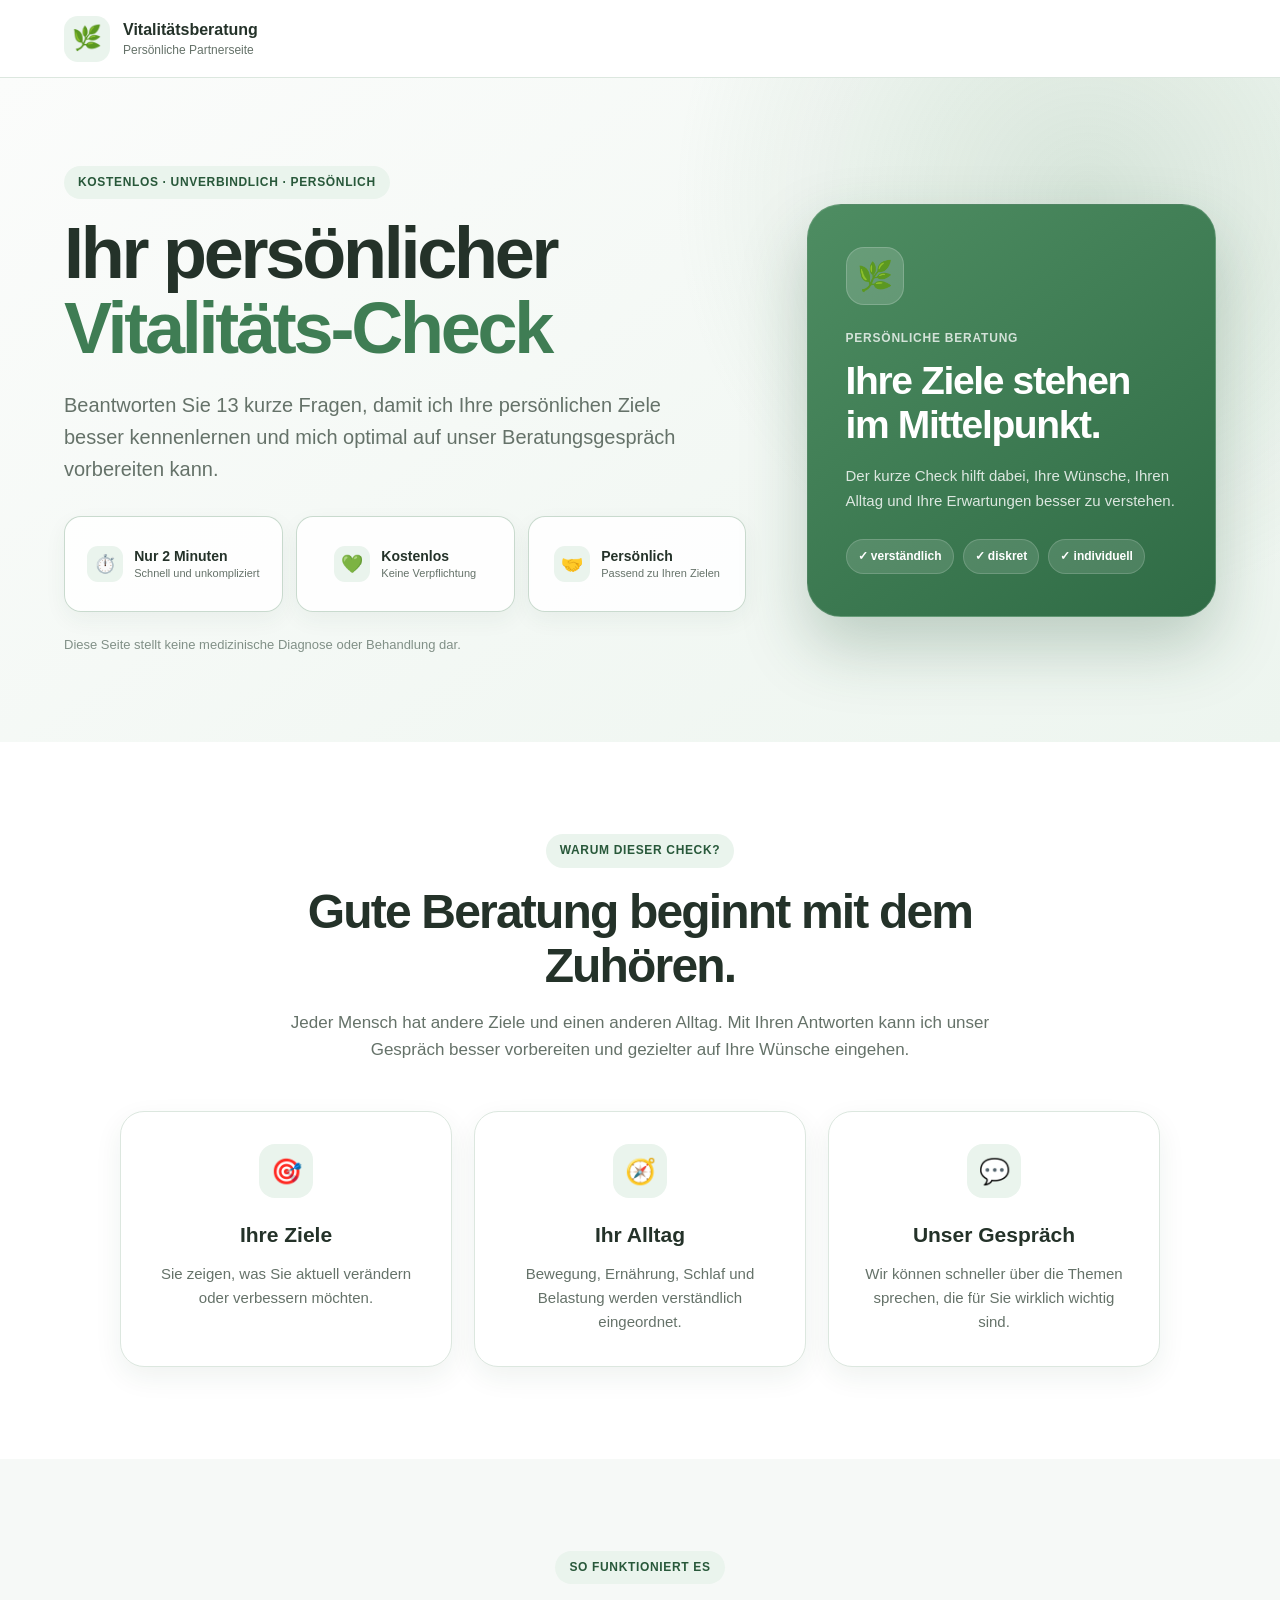
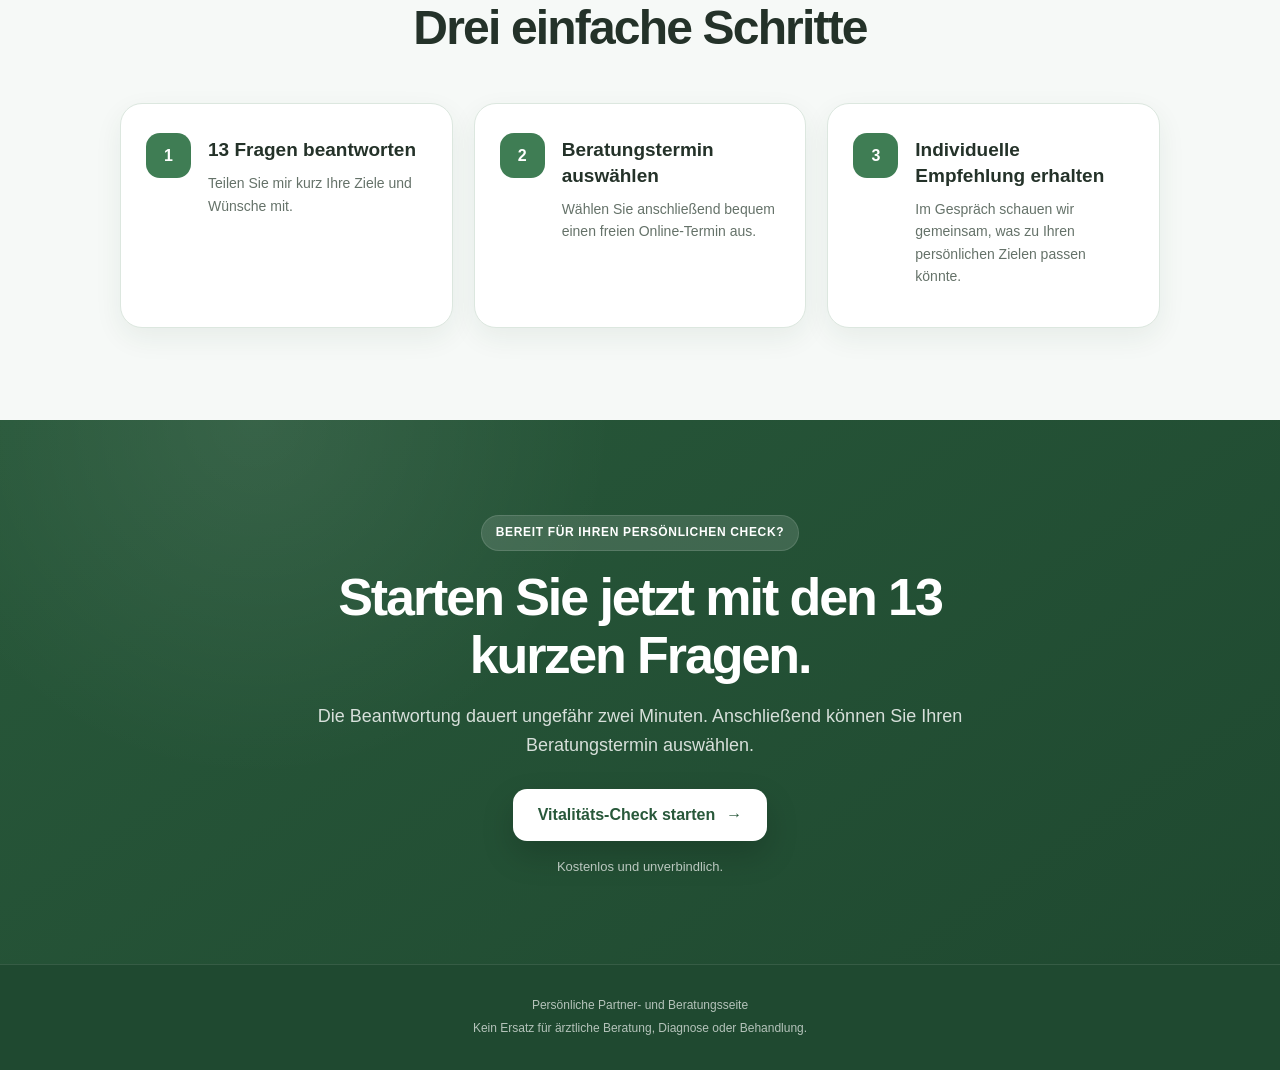
==== index.html @ 20de9b29 "Initial commit" ====
<!DOCTYPE html>
<html lang="de">
<head>
    <meta charset="UTF-8">

    <meta
        name="viewport"
        content="width=device-width, initial-scale=1.0"
    >

    <meta
        name="description"
        content="Persönlicher Vitalitäts-Check mit 13 kurzen Fragen und kostenloser Beratung."
    >

    <title>Persönlicher Vitalitäts-Check</title>

    <link rel="stylesheet" href="css/style.css">
</head>

<body>

    <!-- Oberer Bereich -->
    <header class="header">
        <a class="brand" href="#start">
            <span class="brand-icon">🌿</span>

            <span>
                <strong>Vitalitätsberatung</strong>
                <small>Persönliche Partnerseite</small>
            </span>
        </a>
    </header>


    <main>

        <!-- Startbereich -->
        <section class="hero" id="start">

            <div class="hero-content">

                <p class="eyebrow">
                    Kostenlos · unverbindlich · persönlich
                </p>

                <h1>
                    Ihr persönlicher
                    <span>Vitalitäts-Check</span>
                </h1>

                <p class="hero-text">
                    Beantworten Sie 13 kurze Fragen, damit ich Ihre
                    persönlichen Ziele besser kennenlernen und mich
                    optimal auf unser Beratungsgespräch vorbereiten kann.
                </p>

                <div class="benefits">

                    <div class="benefit">
                        <span>⏱️</span>

                        <div>
                            <strong>Nur 2 Minuten</strong>
                            <p>Schnell und unkompliziert</p>
                        </div>
                    </div>

                    <div class="benefit">
                        <span>💚</span>

                        <div>
                            <strong>Kostenlos</strong>
                            <p>Keine Verpflichtung</p>
                        </div>
                    </div>

                    <div class="benefit">
                        <span>🤝</span>

                        <div>
                            <strong>Persönlich</strong>
                            <p>Passend zu Ihren Zielen</p>
                        </div>
                    </div>

                </div>

                <p class="small-note">
                    Diese Seite stellt keine medizinische Diagnose oder
                    Behandlung dar.
                </p>

            </div>


            <div class="hero-visual">

                <div class="visual-card">

                    <div class="visual-icon">🌿</div>

                    <p class="visual-label">
                        Persönliche Beratung
                    </p>

                    <h2>
                        Ihre Ziele stehen im Mittelpunkt.
                    </h2>

                    <p>
                        Der kurze Check hilft dabei, Ihre Wünsche,
                        Ihren Alltag und Ihre Erwartungen besser zu verstehen.
                    </p>

                    <div class="visual-points">
                        <span>✓ verständlich</span>
                        <span>✓ diskret</span>
                        <span>✓ individuell</span>
                    </div>

                </div>

            </div>

        </section>


        <!-- Warum dieser Check -->
        <section class="section why-section" id="warum">

            <div class="section-heading">

                <p class="eyebrow">Warum dieser Check?</p>

                <h2>
                    Gute Beratung beginnt mit dem Zuhören.
                </h2>

                <p>
                    Jeder Mensch hat andere Ziele und einen anderen Alltag.
                    Mit Ihren Antworten kann ich unser Gespräch besser
                    vorbereiten und gezielter auf Ihre Wünsche eingehen.
                </p>

            </div>


            <div class="reason-grid">

                <article class="reason-card">
                    <span>🎯</span>

                    <h3>Ihre Ziele</h3>

                    <p>
                        Sie zeigen, was Sie aktuell verändern oder
                        verbessern möchten.
                    </p>
                </article>


                <article class="reason-card">
                    <span>🧭</span>

                    <h3>Ihr Alltag</h3>

                    <p>
                        Bewegung, Ernährung, Schlaf und Belastung werden
                        verständlich eingeordnet.
                    </p>
                </article>


                <article class="reason-card">
                    <span>💬</span>

                    <h3>Unser Gespräch</h3>

                    <p>
                        Wir können schneller über die Themen sprechen,
                        die für Sie wirklich wichtig sind.
                    </p>
                </article>

            </div>

        </section>


        <!-- Ablauf -->
        <section class="section process-section">

            <div class="section-heading">

                <p class="eyebrow">So funktioniert es</p>

                <h2>Drei einfache Schritte</h2>

            </div>


            <div class="process-grid">

                <article class="process-card">

                    <span class="step-number">1</span>

                    <div>
                        <h3>13 Fragen beantworten</h3>

                        <p>
                            Teilen Sie mir kurz Ihre Ziele und Wünsche mit.
                        </p>
                    </div>

                </article>


                <article class="process-card">

                    <span class="step-number">2</span>

                    <div>
                        <h3>Beratungstermin auswählen</h3>

                        <p>
                            Wählen Sie anschließend bequem einen freien
                            Online-Termin aus.
                        </p>
                    </div>

                </article>


                <article class="process-card">

                    <span class="step-number">3</span>

                    <div>
                        <h3>Individuelle Empfehlung erhalten</h3>

                        <p>
                            Im Gespräch schauen wir gemeinsam, was zu Ihren
                            persönlichen Zielen passen könnte.
                        </p>
                    </div>

                </article>

            </div>

        </section>


        <!-- Platzhalter für die spätere Umfrage -->
        <section class="final-cta">

    <div class="final-cta-content">

        <p class="eyebrow">Bereit für Ihren persönlichen Check?</p>

        <h2>
            Starten Sie jetzt mit den 13 kurzen Fragen.
        </h2>

        <p>
            Die Beantwortung dauert ungefähr zwei Minuten.
            Anschließend können Sie Ihren Beratungstermin auswählen.
        </p>

        <a class="primary-button" href="fragen.html">
            Vitalitäts-Check starten
            <span>→</span>
        </a>

        <p class="small-note">
            Kostenlos und unverbindlich.
        </p>

    </div>

</section>

    </main>


    <footer class="footer">

        <p>
            Persönliche Partner- und Beratungsseite
        </p>

        <p>
            Kein Ersatz für ärztliche Beratung, Diagnose oder Behandlung.
        </p>

    </footer>

</body>
</html>
---- css/style.css ----
/* =========================================================
   GRUNDEINSTELLUNGEN
   ========================================================= */

:root {
    --green: #3f7d54;
    --green-dark: #28583a;
    --green-deep: #1f4930;
    --green-medium: #559369;
    --green-light: #eaf4ed;
    --green-soft: #f4f8f5;

    --text: #243229;
    --text-soft: #657269;
    --text-light: #819087;

    --white: #ffffff;
    --background: #f6f9f7;
    --border: #dce7df;
    --border-strong: #bfd3c5;

    --warning-background: #fff9e8;
    --warning-border: #eadcae;
    --warning-text: #665a33;

    --shadow-small:
        0 10px 28px rgba(35, 73, 48, 0.07);

    --shadow-medium:
        0 20px 50px rgba(35, 73, 48, 0.11);

    --shadow-large:
        0 28px 70px rgba(24, 63, 39, 0.17);

    --radius-small: 12px;
    --radius-medium: 18px;
    --radius-large: 28px;
    --radius-round: 999px;

    --page-width: 1180px;
    --question-width: 830px;

    --transition: 180ms ease;
}


/* =========================================================
   RESET
   ========================================================= */

*,
*::before,
*::after {
    box-sizing: border-box;
}

html {
    scroll-behavior: smooth;
}

body {
    min-height: 100vh;
    margin: 0;

    color: var(--text);
    background: var(--background);

    font-family:
        Arial,
        Helvetica,
        sans-serif;

    font-size: 16px;
    line-height: 1.6;

    -webkit-font-smoothing: antialiased;
}

img,
svg {
    display: block;
    max-width: 100%;
}

button,
input,
textarea,
select {
    font: inherit;
}

button {
    border: 0;
}

a {
    color: inherit;
    text-decoration: none;
}

h1,
h2,
h3,
p {
    margin-top: 0;
}

button,
a,
label {
    -webkit-tap-highlight-color: transparent;
}

button:focus-visible,
a:focus-visible,
input:focus-visible,
textarea:focus-visible,
select:focus-visible {
    outline: 3px solid rgba(63, 125, 84, 0.27);
    outline-offset: 3px;
}


/* =========================================================
   HEADER
   ========================================================= */

.header {
    width: 100%;
    min-height: 78px;

    display: flex;
    align-items: center;

    padding: 14px 5%;

    background: rgba(255, 255, 255, 0.96);
    border-bottom: 1px solid var(--border);

    position: relative;
    z-index: 20;

    backdrop-filter: blur(12px);
}

.brand {
    display: inline-flex;
    align-items: center;
    gap: 13px;

    transition:
        opacity var(--transition),
        transform var(--transition);
}

.brand:hover {
    opacity: 0.9;
    transform: translateY(-1px);
}

.brand-icon {
    width: 46px;
    height: 46px;

    display: grid;
    place-items: center;

    flex-shrink: 0;

    background: var(--green-light);
    border-radius: 14px;

    font-size: 24px;
}

.brand > span:last-child {
    display: flex;
    flex-direction: column;

    line-height: 1.25;
}

.brand strong {
    color: var(--text);
    font-size: 16px;
    font-weight: 700;
}

.brand small {
    margin-top: 3px;

    color: var(--text-soft);
    font-size: 12px;
}


/* =========================================================
   GEMEINSAME ELEMENTE
   ========================================================= */

.eyebrow {
    display: inline-flex;
    align-items: center;
    justify-content: center;

    margin-bottom: 17px;
    padding: 7px 14px;

    color: var(--green-dark);
    background: var(--green-light);
    border-radius: var(--radius-round);

    font-size: 12px;
    font-weight: 700;
    letter-spacing: 0.055em;
    text-transform: uppercase;
}

.small-note {
    margin-bottom: 0;

    color: var(--text-light);
    font-size: 13px;
    line-height: 1.5;
}


/* =========================================================
   BUTTONS
   ========================================================= */

.primary-button,
.secondary-button,
.secondary-link {
    min-height: 52px;

    display: inline-flex;
    align-items: center;
    justify-content: center;
    gap: 11px;

    padding: 14px 25px;

    border-radius: 14px;

    cursor: pointer;

    font-weight: 700;
    line-height: 1.2;
    text-align: center;

    transition:
        transform var(--transition),
        background var(--transition),
        color var(--transition),
        box-shadow var(--transition),
        border-color var(--transition);
}

.primary-button {
    color: var(--white);
    background: var(--green);

    box-shadow:
        0 13px 28px rgba(63, 125, 84, 0.24);
}

.primary-button:hover {
    color: var(--white);
    background: var(--green-dark);

    box-shadow:
        0 17px 34px rgba(63, 125, 84, 0.3);

    transform: translateY(-2px);
}

.primary-button:active {
    transform: translateY(0);
}

.secondary-button {
    color: var(--white);
    background: var(--green);
}

.secondary-button:hover {
    background: var(--green-dark);
    transform: translateY(-1px);
}

.secondary-link {
    min-height: 44px;
    padding: 11px 17px;

    color: var(--green-dark);
    background: var(--white);
    border: 1px solid var(--border-strong);
}

.secondary-link:hover {
    background: var(--green-soft);
    transform: translateY(-1px);
}


/* =========================================================
   STARTSEITE – HERO
   ========================================================= */

.hero {
    width: 100%;
    min-height: 650px;

    display: grid;
    grid-template-columns:
        minmax(0, 1.25fr)
        minmax(330px, 0.75fr);

    align-items: center;
    gap: 60px;

    padding: 88px max(5%, calc((100% - var(--page-width)) / 2));

    background:
        radial-gradient(
            circle at 85% 18%,
            rgba(108, 158, 119, 0.21),
            transparent 34%
        ),
        linear-gradient(
            145deg,
            #fbfcfb 0%,
            #edf5ef 100%
        );
}

.hero-content {
    width: 100%;
    max-width: 710px;
}

.hero h1 {
    margin-bottom: 23px;

    font-size: clamp(44px, 6vw, 72px);
    line-height: 1.04;
    letter-spacing: -0.045em;
}

.hero h1 span {
    display: block;
    color: var(--green);
}

.hero-text {
    max-width: 660px;
    margin-bottom: 31px;

    color: var(--text-soft);
    font-size: clamp(17px, 2vw, 20px);
}


/* =========================================================
   STARTSEITE – DREI VORTEILE
   ========================================================= */

.benefits {
    width: 100%;

    display: grid;
    grid-template-columns: repeat(3, minmax(0, 1fr));
    gap: 13px;

    margin: 0 auto 23px;
}

.benefit {
    min-height: 96px;

    display: flex;
    align-items: center;
    justify-content: center;
    gap: 11px;

    padding: 15px 12px;

    text-align: left;

    background: rgba(255, 255, 255, 0.86);
    border: 1px solid rgba(197, 215, 202, 0.92);
    border-radius: 17px;

    box-shadow:
        0 8px 22px rgba(35, 73, 48, 0.055);
}

.benefit > span {
    width: 36px;
    height: 36px;

    display: grid;
    place-items: center;

    flex: 0 0 36px;

    background: var(--green-light);
    border-radius: 11px;

    font-size: 18px;
}

.benefit div {
    min-width: 0;
}

.benefit strong {
    display: block;

    margin-bottom: 1px;

    color: var(--text);
    font-size: 14px;
    line-height: 1.3;
}

.benefit p {
    margin: 0;

    color: var(--text-soft);
    font-size: 11px;
    line-height: 1.35;
}


/* =========================================================
   STARTSEITE – GRÜNER BERATUNGSKASTEN
   ========================================================= */

.hero-visual {
    width: 100%;

    display: flex;
    align-items: center;
    justify-content: flex-end;
}

.visual-card {
    width: 100%;
    max-width: 430px;

    padding: 42px 38px;

    color: var(--white);

    background:
        linear-gradient(
            145deg,
            #4e8d62 0%,
            #2f6b45 100%
        );

    border: 1px solid rgba(255, 255, 255, 0.14);
    border-radius: 34px;

    box-shadow:
        0 30px 65px rgba(33, 82, 51, 0.25);
}

.visual-icon {
    width: 58px;
    height: 58px;

    display: grid;
    place-items: center;

    margin-bottom: 24px;

    background: rgba(255, 255, 255, 0.16);
    border: 1px solid rgba(255, 255, 255, 0.18);
    border-radius: 18px;

    font-size: 29px;
}

.visual-label {
    margin-bottom: 11px;

    color: rgba(255, 255, 255, 0.77);

    font-size: 12px;
    font-weight: 700;
    letter-spacing: 0.065em;
    text-transform: uppercase;
}

.visual-card h2 {
    margin-bottom: 17px;

    font-size: clamp(28px, 4vw, 39px);
    line-height: 1.13;
    letter-spacing: -0.035em;
}

.visual-card > p:not(.visual-label) {
    margin-bottom: 25px;

    color: rgba(255, 255, 255, 0.82);
    font-size: 15px;
    line-height: 1.65;
}

.visual-points {
    display: flex;
    flex-wrap: wrap;
    gap: 9px;
}

.visual-points span {
    padding: 7px 11px;

    color: var(--white);
    background: rgba(255, 255, 255, 0.13);
    border: 1px solid rgba(255, 255, 255, 0.16);
    border-radius: var(--radius-round);

    font-size: 12px;
    font-weight: 700;
}


/* =========================================================
   STARTSEITE – ALLGEMEINE ABSCHNITTE
   ========================================================= */

.section {
    width: 100%;
    padding: 92px 5%;
}

.section-heading {
    max-width: 760px;

    margin: 0 auto 48px;

    text-align: center;
}

.section-heading h2 {
    margin-bottom: 16px;

    font-size: clamp(32px, 5vw, 48px);
    line-height: 1.13;
    letter-spacing: -0.038em;
}

.section-heading > p:not(.eyebrow) {
    margin-bottom: 0;

    color: var(--text-soft);
    font-size: 17px;
}


/* =========================================================
   STARTSEITE – WARUM DIESER CHECK
   ========================================================= */

.why-section {
    background: var(--white);
}

.reason-grid {
    width: 100%;
    max-width: 1040px;

    display: grid;
    grid-template-columns: repeat(3, minmax(0, 1fr));
    gap: 22px;

    margin: 0 auto;
}

.reason-card {
    min-height: 255px;

    display: flex;
    flex-direction: column;
    align-items: center;
    justify-content: flex-start;

    padding: 32px 27px;

    text-align: center;

    background: var(--white);
    border: 1px solid var(--border);
    border-radius: 24px;

    box-shadow: var(--shadow-small);

    transition:
        transform var(--transition),
        box-shadow var(--transition),
        border-color var(--transition);
}

.reason-card:hover {
    border-color: var(--border-strong);
    box-shadow: var(--shadow-medium);
    transform: translateY(-4px);
}

.reason-card > span {
    width: 54px;
    height: 54px;

    display: grid;
    place-items: center;

    margin-bottom: 20px;

    background: var(--green-light);
    border-radius: 16px;

    font-size: 25px;
}

.reason-card h3 {
    margin-bottom: 10px;

    font-size: 21px;
}

.reason-card p {
    margin-bottom: 0;

    color: var(--text-soft);
    font-size: 15px;
}


/* =========================================================
   STARTSEITE – ABLAUF
   ========================================================= */

.process-section {
    background: var(--background);
}

.process-grid {
    width: 100%;
    max-width: 1040px;

    display: grid;
    grid-template-columns: repeat(3, minmax(0, 1fr));
    gap: 21px;

    margin: 0 auto;
}

.process-card {
    min-height: 225px;

    display: flex;
    align-items: flex-start;
    gap: 17px;

    padding: 29px 25px;

    background: var(--white);
    border: 1px solid var(--border);
    border-radius: 22px;

    box-shadow: var(--shadow-small);
}

.step-number {
    width: 45px;
    height: 45px;

    display: grid;
    place-items: center;

    flex: 0 0 45px;

    color: var(--white);
    background: var(--green);
    border-radius: 14px;

    font-size: 16px;
    font-weight: 800;
}

.process-card h3 {
    margin: 4px 0 9px;

    font-size: 19px;
    line-height: 1.35;
}

.process-card p {
    margin-bottom: 0;

    color: var(--text-soft);
    font-size: 14px;
}


/* =========================================================
   STARTSEITE – GRÜNER ABSCHLUS
   ========================================================= */

.final-cta {
    width: 100%;

    padding: 95px 5% 88px;

    color: var(--white);

    background:
        radial-gradient(
            circle at 20% 0%,
            rgba(255, 255, 255, 0.08),
            transparent 31%
        ),
        linear-gradient(
            145deg,
            var(--green-dark),
            var(--green-deep)
        );
}

.final-cta-content {
    width: 100%;
    max-width: 760px;

    margin: 0 auto;

    text-align: center;
}

.final-cta .eyebrow {
    color: var(--white);
    background: rgba(255, 255, 255, 0.13);
    border: 1px solid rgba(255, 255, 255, 0.12);
}

.final-cta h2 {
    margin-bottom: 18px;

    color: var(--white);

    font-size: clamp(34px, 5vw, 52px);
    line-height: 1.12;
    letter-spacing: -0.04em;
}

.final-cta-content > p:not(.eyebrow):not(.small-note) {
    max-width: 650px;

    margin: 0 auto 29px;

    color: rgba(255, 255, 255, 0.82);
    font-size: 18px;
}

.final-cta .primary-button {
    margin: 0 auto;

    color: var(--green-dark);
    background: var(--white);

    box-shadow:
        0 14px 32px rgba(0, 0, 0, 0.17);
}

.final-cta .primary-button:hover {
    color: var(--green-dark);
    background: #eef5f0;
}

.final-cta .small-note {
    margin-top: 16px;

    color: rgba(255, 255, 255, 0.69);
}


/* =========================================================
   FRAGENSEITE
   ========================================================= */

.question-page {
    width: 100%;
    max-width: var(--question-width);

    margin: 0 auto;
    padding: 62px 18px 110px;
}

.question-intro {
    margin-bottom: 37px;

    text-align: center;
}

.question-intro h1 {
    max-width: 740px;

    margin: 0 auto 18px;

    font-size: clamp(35px, 6vw, 52px);
    line-height: 1.09;
    letter-spacing: -0.04em;
}

.question-intro > p:not(.eyebrow) {
    max-width: 650px;

    margin: 0 auto;

    color: var(--text-soft);
    font-size: 17px;
}

.privacy-notice {
    max-width: 690px;

    display: flex;
    align-items: flex-start;
    gap: 13px;

    margin: 26px auto 0;
    padding: 16px 18px;

    color: var(--green-dark);
    background: var(--green-light);
    border: 1px solid #d3e6d8;
    border-radius: var(--radius-medium);

    text-align: left;
}

.privacy-notice > span {
    flex-shrink: 0;
    font-size: 19px;
}

.privacy-notice p {
    margin: 0;

    font-size: 14px;
    line-height: 1.55;
}

.question-form {
    width: 100%;
}

.question-card {
    width: 100%;

    margin-bottom: 22px;
    padding: 30px;

    background: var(--white);
    border: 1px solid var(--border);
    border-radius: 22px;

    box-shadow: var(--shadow-small);

    transition:
        border-color var(--transition),
        box-shadow var(--transition);
}

.question-card:focus-within {
    border-color: var(--border-strong);
    box-shadow: var(--shadow-medium);
}

.question-number {
    display: inline-block;

    margin-bottom: 10px;

    color: var(--green);
    font-size: 12px;
    font-weight: 800;
    letter-spacing: 0.06em;
    text-transform: uppercase;
}

.question-card h2 {
    margin-bottom: 8px;

    font-size: clamp(22px, 4vw, 28px);
    line-height: 1.24;
    letter-spacing: -0.025em;
}

.question-hint {
    margin-bottom: 21px;

    color: var(--text-soft);
    font-size: 14px;
}

.answer-grid {
    display: grid;
    grid-template-columns: repeat(2, minmax(0, 1fr));
    gap: 12px;
}

.answer-grid-small {
    grid-template-columns: repeat(2, minmax(0, 1fr));
}

.answer-option {
    min-height: 64px;

    display: flex;
    align-items: center;
    gap: 13px;

    padding: 14px 16px;

    color: var(--text);
    background: #fafcfb;
    border: 1.5px solid var(--border);
    border-radius: 14px;

    cursor: pointer;
    user-select: none;

    transition:
        transform var(--transition),
        background var(--transition),
        border-color var(--transition),
        box-shadow var(--transition);
}

.answer-option:hover {
    background: var(--green-soft);
    border-color: #a8c5b0;
    transform: translateY(-1px);
}

.answer-option:has(input:checked) {
    color: var(--green-dark);
    background: var(--green-light);
    border-color: var(--green);

    box-shadow:
        0 7px 18px rgba(63, 125, 84, 0.1);
}

.answer-option input {
    width: 20px;
    height: 20px;

    flex: 0 0 20px;

    margin: 0;

    cursor: pointer;
    accent-color: var(--green);
}

.answer-option span {
    flex: 1;

    font-size: 15px;
    font-weight: 500;
    line-height: 1.42;
}

.consent-card {
    background: #fbfcfb;
}

.consent-card h2 {
    font-size: 23px;
}

.consent-option {
    display: flex;
    align-items: flex-start;
    gap: 13px;

    padding: 17px;

    background: var(--white);
    border: 1px solid var(--border);
    border-radius: 14px;

    cursor: pointer;
}

.consent-option input {
    width: 20px;
    height: 20px;

    flex: 0 0 20px;

    margin-top: 3px;

    cursor: pointer;
    accent-color: var(--green);
}

.consent-option span {
    color: var(--text-soft);

    font-size: 14px;
    line-height: 1.55;
}

.medical-notice {
    margin: 17px 0 0;
    padding: 14px 16px;

    color: var(--warning-text);
    background: var(--warning-background);
    border: 1px solid var(--warning-border);
    border-radius: 13px;

    font-size: 13px;
    line-height: 1.55;
}

.form-submit-area {
    width: 100%;

    display: flex;
    flex-direction: column;
    align-items: center;
    justify-content: center;

    margin-top: 40px;

    text-align: center;
}

.form-submit-area .primary-button {
    min-width: 280px;

    margin-right: auto;
    margin-left: auto;
}

.submit-note {
    max-width: 550px;

    margin: 15px auto 0;

    color: var(--text-light);
    font-size: 13px;
}

.form-message {
    min-height: 24px;

    margin: 11px auto 0;

    color: var(--green);
    font-size: 14px;
    font-weight: 700;
}


/* =========================================================
   TERMINSEITE
   ========================================================= */

.appointment-page {
    min-height: 80vh;

    padding: 62px 18px 105px;

    background:
        radial-gradient(
            circle at 50% 0%,
            rgba(117, 167, 130, 0.13),
            transparent 32%
        ),
        var(--background);
}

.appointment-card {
    width: 100%;
    max-width: 1060px;

    margin: 0 auto;

    text-align: center;
}

.appointment-card > h1 {
    max-width: 780px;

    margin: 0 auto 18px;

    font-size: clamp(36px, 6vw, 56px);
    line-height: 1.08;
    letter-spacing: -0.04em;
}

.appointment-intro {
    max-width: 680px;

    margin: 0 auto;

    color: var(--text-soft);
    font-size: 17px;
}

.pdf-summary-box {
    display: flex;
    align-items: center;
    justify-content: space-between;
    gap: 22px;

    margin: 32px 0 20px;
    padding: 20px 22px;

    background: var(--green-light);
    border: 1px solid #d1e4d7;
    border-radius: var(--radius-medium);

    text-align: left;
}

.pdf-summary-box[hidden] {
    display: none;
}

.pdf-summary-content {
    display: flex;
    align-items: flex-start;
    gap: 14px;
}

.pdf-summary-icon {
    width: 45px;
    height: 45px;

    display: grid;
    place-items: center;

    flex-shrink: 0;

    background: var(--white);
    border-radius: 13px;

    font-size: 22px;
}

.pdf-summary-box strong {
    display: block;

    margin-bottom: 4px;

    color: var(--green-dark);
    font-size: 16px;
}

.pdf-summary-box p {
    margin: 0;

    color: var(--text-soft);
    font-size: 14px;
    line-height: 1.5;
}

.pdf-missing-box {
    display: flex;
    align-items: center;
    justify-content: center;
    gap: 14px;

    margin: 32px 0 20px;
    padding: 19px;

    background: var(--warning-background);
    border: 1px solid var(--warning-border);
    border-radius: var(--radius-medium);

    text-align: left;
}

.pdf-missing-box[hidden] {
    display: none;
}

.pdf-missing-box > span {
    font-size: 21px;
}

.pdf-missing-box p {
    flex: 1;

    margin: 0;

    color: var(--warning-text);
    font-size: 14px;
}

.calendar-container {
    width: 100%;

    margin-top: 33px;
    padding: 12px;

    overflow: hidden;

    background: var(--white);
    border: 1px solid var(--border);
    border-radius: 24px;

    box-shadow: var(--shadow-medium);
}

.cal-inline {
    width: 100%;
    min-height: 720px;

    overflow: auto;

    border-radius: 16px;
}

.appointment-info {
    display: grid;
    grid-template-columns: repeat(3, minmax(0, 1fr));
    gap: 16px;

    margin-top: 25px;
}

.appointment-info-item {
    display: flex;
    align-items: flex-start;
    gap: 13px;

    padding: 20px;

    background: var(--white);
    border: 1px solid var(--border);
    border-radius: var(--radius-medium);

    box-shadow: var(--shadow-small);

    text-align: left;
}

.appointment-info-icon {
    width: 40px;
    height: 40px;

    display: grid;
    place-items: center;

    flex-shrink: 0;

    background: var(--green-light);
    border-radius: 12px;

    font-size: 19px;
}

.appointment-info-item strong {
    display: block;

    margin-bottom: 4px;

    font-size: 15px;
}

.appointment-info-item p {
    margin: 0;

    color: var(--text-soft);
    font-size: 13px;
    line-height: 1.5;
}

.appointment-notice {
    max-width: 820px;

    margin: 25px auto 0;
    padding: 17px 19px;

    color: var(--text-soft);
    background: #f0f4f1;
    border: 1px solid var(--border);
    border-radius: 15px;

    text-align: left;
}

.appointment-notice strong {
    display: block;

    margin-bottom: 5px;

    color: var(--text);
    font-size: 14px;
}

.appointment-notice p {
    margin: 0;

    font-size: 13px;
    line-height: 1.55;
}


/* =========================================================
   FOOTER
   ========================================================= */

.footer {
    padding: 27px 5%;

    color: var(--text-light);
    background: var(--white);
    border-top: 1px solid var(--border);

    text-align: center;
}

.footer p {
    margin: 4px 0;

    font-size: 12px;
}


/* Footer direkt nach dem grünen Startseitenbereich */

.final-cta + .footer,
main + .footer {
    border-top: 0;
}


/* Auf der Startseite schließt der Footer grün an */

body:has(.final-cta) .footer {
    color: rgba(255, 255, 255, 0.67);
    background: var(--green-deep);
    border-top: 1px solid rgba(255, 255, 255, 0.1);
}


/* =========================================================
   TABLET
   ========================================================= */

@media (max-width: 980px) {
    .hero {
        grid-template-columns: 1fr;
        gap: 50px;

        padding-top: 75px;
        padding-bottom: 75px;
    }

    .hero-content {
        max-width: 780px;
        margin: 0 auto;

        text-align: center;
    }

    .hero-text {
        margin-right: auto;
        margin-left: auto;
    }

    .hero-visual {
        justify-content: center;
    }

    .visual-card {
        max-width: 650px;
        text-align: center;
    }

    .visual-icon {
        margin-right: auto;
        margin-left: auto;
    }

    .visual-points {
        justify-content: center;
    }

    .reason-grid,
    .process-grid {
        max-width: 760px;
        grid-template-columns: 1fr;
    }

    .reason-card {
        min-height: 0;
    }

    .process-card {
        min-height: 0;
    }

    .appointment-info {
        grid-template-columns: 1fr;
    }

    .appointment-info-item {
        align-items: center;
    }
}


/* =========================================================
   SMARTPHONE
   ========================================================= */

@media (max-width: 700px) {
    .header {
        min-height: 70px;
        padding: 11px 17px;
    }

    .brand-icon {
        width: 41px;
        height: 41px;

        font-size: 21px;
    }

    .brand strong {
        font-size: 14px;
    }

    .brand small {
        font-size: 11px;
    }

    .hero {
        min-height: auto;

        gap: 38px;
        padding: 58px 16px 68px;
    }

    .hero h1 {
        letter-spacing: -0.035em;
    }

    .hero-text {
        margin-bottom: 25px;
        font-size: 16px;
    }

    .benefits {
        max-width: 440px;

        grid-template-columns: 1fr;
        gap: 10px;
    }

    .benefit {
        min-height: 68px;

        justify-content: flex-start;

        padding: 12px 15px;
    }

    .benefit strong {
        font-size: 14px;
    }

    .benefit p {
        font-size: 12px;
    }

    .visual-card {
        padding: 31px 22px;

        border-radius: 25px;
    }

    .visual-card h2 {
        font-size: 30px;
    }

    .section {
        padding: 68px 16px;
    }

    .section-heading {
        margin-bottom: 34px;
    }

    .section-heading > p:not(.eyebrow) {
        font-size: 16px;
    }

    .reason-grid,
    .process-grid {
        gap: 14px;
    }

    .reason-card {
        padding: 27px 20px;

        border-radius: 20px;
    }

    .process-card {
        padding: 23px 20px;

        border-radius: 19px;
    }

    .final-cta {
        padding: 72px 17px 66px;
    }

    .final-cta-content > p:not(.eyebrow):not(.small-note) {
        font-size: 16px;
    }

    .final-cta .primary-button {
        width: 100%;
        max-width: 360px;
    }

    .question-page {
        max-width: 100%;

        padding: 46px 13px 82px;
    }

    .question-intro {
        margin-bottom: 29px;
    }

    .question-intro h1 {
        letter-spacing: -0.03em;
    }

    .question-intro > p:not(.eyebrow) {
        font-size: 16px;
    }

    .privacy-notice {
        padding: 14px 15px;
    }

    .question-card {
        margin-bottom: 16px;
        padding: 23px 17px;

        border-radius: 18px;
    }

    .question-card h2 {
        font-size: 22px;
    }

    .answer-grid,
    .answer-grid-small {
        grid-template-columns: 1fr;
        gap: 9px;
    }

    .answer-option {
        min-height: 60px;

        padding: 13px 14px;

        border-radius: 13px;
    }

    .answer-option span {
        font-size: 14px;
    }

    .form-submit-area {
        margin-top: 31px;
    }

    .form-submit-area .primary-button {
        width: 100%;
        min-width: 0;
    }

    .appointment-page {
        padding: 46px 13px 78px;
    }

    .appointment-card > h1 {
        letter-spacing: -0.03em;
    }

    .appointment-intro {
        font-size: 16px;
    }

    .pdf-summary-box {
        align-items: stretch;
        flex-direction: column;

        padding: 17px;
    }

    .pdf-summary-box .secondary-button {
        width: 100%;
    }

    .pdf-missing-box {
        align-items: stretch;
        flex-direction: column;

        text-align: center;
    }

    .calendar-container {
        margin-top: 26px;
        padding: 5px;

        border-radius: 18px;
    }

    .cal-inline {
        min-height: 760px;

        border-radius: 13px;
    }

    .appointment-info {
        gap: 11px;

        margin-top: 19px;
    }

    .appointment-info-item {
        padding: 16px;
    }
}


/* =========================================================
   SEHR KLEINE SMARTPHONES
   ========================================================= */

@media (max-width: 390px) {
    .hero {
        padding-right: 13px;
        padding-left: 13px;
    }

    .visual-card {
        padding-right: 18px;
        padding-left: 18px;
    }

    .visual-points {
        gap: 7px;
    }

    .question-card {
        padding: 20px 14px;
    }

    .answer-option {
        padding: 12px;
    }

    .answer-option input {
        width: 19px;
        height: 19px;

        flex-basis: 19px;
    }

    .primary-button,
    .secondary-button {
        padding-right: 18px;
        padding-left: 18px;
    }
}
/* =========================================================
   TERMINSEITE – KONTAKTFORMULAR
   ========================================================= */

.contact-form-section,
.calendar-booking-section {
    width: 100%;
    max-width: 880px;

    margin: 38px auto 0;
    padding: 30px;

    background: var(--white);
    border: 1px solid var(--border);
    border-radius: 24px;

    box-shadow: var(--shadow-small);

    text-align: left;
}

.contact-form-section[hidden],
.calendar-booking-section[hidden] {
    display: none;
}

.contact-form-heading,
.calendar-heading {
    display: flex;
    align-items: flex-start;
    gap: 16px;

    margin-bottom: 27px;
}

.contact-step-number {
    width: 43px;
    height: 43px;

    display: grid;
    place-items: center;

    flex: 0 0 43px;

    color: var(--white);
    background: var(--green);
    border-radius: 13px;

    font-weight: 800;
}

.contact-form-heading h2,
.calendar-heading h2 {
    margin: 0 0 4px;

    font-size: 25px;
    line-height: 1.25;
}

.contact-form-heading p,
.calendar-heading p {
    margin: 0;

    color: var(--text-soft);
    font-size: 14px;
}

.contact-form-grid {
    display: grid;
    grid-template-columns: repeat(2, minmax(0, 1fr));
    gap: 20px;
}

.form-field {
    display: flex;
    flex-direction: column;
}

.form-field label {
    margin-bottom: 7px;

    color: var(--text);
    font-size: 14px;
    font-weight: 700;
}

.form-field label span {
    color: var(--green);
}

.form-field input {
    width: 100%;
    min-height: 52px;

    padding: 12px 14px;

    color: var(--text);
    background: #fbfcfb;
    border: 1.5px solid var(--border);
    border-radius: 13px;

    transition:
        border-color var(--transition),
        box-shadow var(--transition),
        background var(--transition);
}

.form-field input:hover {
    border-color: var(--border-strong);
}

.form-field input:focus {
    outline: none;

    background: var(--white);
    border-color: var(--green);

    box-shadow:
        0 0 0 4px rgba(63, 125, 84, 0.1);
}

.form-field input.input-error {
    border-color: #b84545;
    background: #fffafa;
}

.field-error {
    min-height: 19px;

    display: block;

    margin-top: 5px;

    color: #a93636;
    font-size: 12px;
    line-height: 1.4;
}

.contact-requirement {
    display: flex;
    align-items: flex-start;
    gap: 10px;

    margin-top: 4px;
    padding: 13px 15px;

    color: var(--green-dark);
    background: var(--green-light);
    border-radius: 13px;
}

.contact-requirement span {
    flex-shrink: 0;
}

.contact-requirement p {
    margin: 0;

    font-size: 13px;
    line-height: 1.5;
}

.contact-consent {
    display: flex;
    align-items: flex-start;
    gap: 12px;

    margin-top: 18px;
    padding: 15px;

    background: #fbfcfb;
    border: 1px solid var(--border);
    border-radius: 13px;

    cursor: pointer;
}

.contact-consent input {
    width: 19px;
    height: 19px;

    flex: 0 0 19px;
    margin-top: 3px;

    accent-color: var(--green);
}

.contact-consent span {
    color: var(--text-soft);

    font-size: 13px;
    line-height: 1.55;
}

.contact-consent strong {
    color: var(--green);
}

.consent-error {
    margin-left: 3px;
}

.contact-submit-button {
    min-width: 285px;

    display: flex;

    margin: 22px auto 0;
}

.calendar-contact-summary {
    display: flex;
    align-items: center;
    justify-content: space-between;
    gap: 20px;

    margin-bottom: 20px;
    padding: 15px 17px;

    background: var(--green-light);
    border: 1px solid #d3e6d8;
    border-radius: 14px;
}

.calendar-contact-summary div {
    display: flex;
    flex-direction: column;
}

.calendar-contact-summary span {
    color: var(--text-soft);
    font-size: 12px;
}

.calendar-contact-summary strong {
    color: var(--green-dark);
    font-size: 15px;
}

.edit-contact-button {
    padding: 9px 13px;

    color: var(--green-dark);
    background: var(--white);
    border: 1px solid var(--border-strong);
    border-radius: 10px;

    cursor: pointer;
    font-size: 13px;
    font-weight: 700;
}

.edit-contact-button:hover {
    background: var(--green-soft);
}

.calendar-booking-section .calendar-container {
    margin-top: 0;
}


@media (max-width: 700px) {
    .contact-form-section,
    .calendar-booking-section {
        margin-top: 28px;
        padding: 22px 17px;

        border-radius: 19px;
    }

    .contact-form-grid {
        grid-template-columns: 1fr;
        gap: 8px;
    }

    .contact-form-heading,
    .calendar-heading {
        gap: 12px;
    }

    .contact-form-heading h2,
    .calendar-heading h2 {
        font-size: 22px;
    }

    .contact-submit-button {
        width: 100%;
        min-width: 0;
    }

    .calendar-contact-summary {
        align-items: stretch;
        flex-direction: column;
    }

    .edit-contact-button {
        width: 100%;
    }
}
/* =========================================================
   TERMINSEITE – DANKSAGUNG
   ========================================================= */

.booking-thank-you {
    width: 100%;
    max-width: 760px;

    margin: 40px auto 0;
    padding: 48px 38px;

    text-align: center;

    background: var(--white);
    border: 1px solid var(--border);
    border-radius: 26px;

    box-shadow: var(--shadow-medium);
}

.booking-thank-you[hidden] {
    display: none;
}

.thank-you-icon {
    width: 72px;
    height: 72px;

    display: grid;
    place-items: center;

    margin: 0 auto 24px;

    color: var(--white);
    background: var(--green);
    border-radius: 50%;

    font-size: 34px;
    font-weight: 800;

    box-shadow:
        0 15px 34px rgba(63, 125, 84, 0.25);
}

.booking-thank-you h2 {
    margin-bottom: 16px;

    font-size: clamp(30px, 5vw, 43px);
    line-height: 1.15;
    letter-spacing: -0.035em;
}

.thank-you-text {
    max-width: 610px;

    margin: 0 auto 26px;

    color: var(--text-soft);
    font-size: 18px;
    line-height: 1.65;
}

.thank-you-text strong {
    color: var(--green-dark);
}

.thank-you-date {
    max-width: 480px;

    display: flex;
    align-items: center;
    justify-content: center;
    gap: 14px;

    margin: 0 auto 24px;
    padding: 17px 20px;

    color: var(--green-dark);
    background: var(--green-light);
    border: 1px solid #d3e6d8;
    border-radius: 15px;

    text-align: left;
}

.thank-you-date[hidden] {
    display: none;
}

.thank-you-date > span {
    font-size: 25px;
}

.thank-you-date div {
    display: flex;
    flex-direction: column;
}

.thank-you-date small {
    color: var(--text-soft);
    font-size: 12px;
}

.thank-you-date strong {
    font-size: 15px;
}

.booking-thank-you .small-note {
    margin-bottom: 23px;
}

.booking-thank-you .primary-button {
    margin: 0 auto;
}


@media (max-width: 700px) {
    .booking-thank-you {
        margin-top: 28px;
        padding: 38px 20px;

        border-radius: 20px;
    }

    .thank-you-icon {
        width: 62px;
        height: 62px;

        font-size: 29px;
    }

    .thank-you-text {
        font-size: 16px;
    }

    .thank-you-date {
        align-items: center;
        padding: 15px;
    }

    .booking-thank-you .primary-button {
        width: 100%;
    }
}
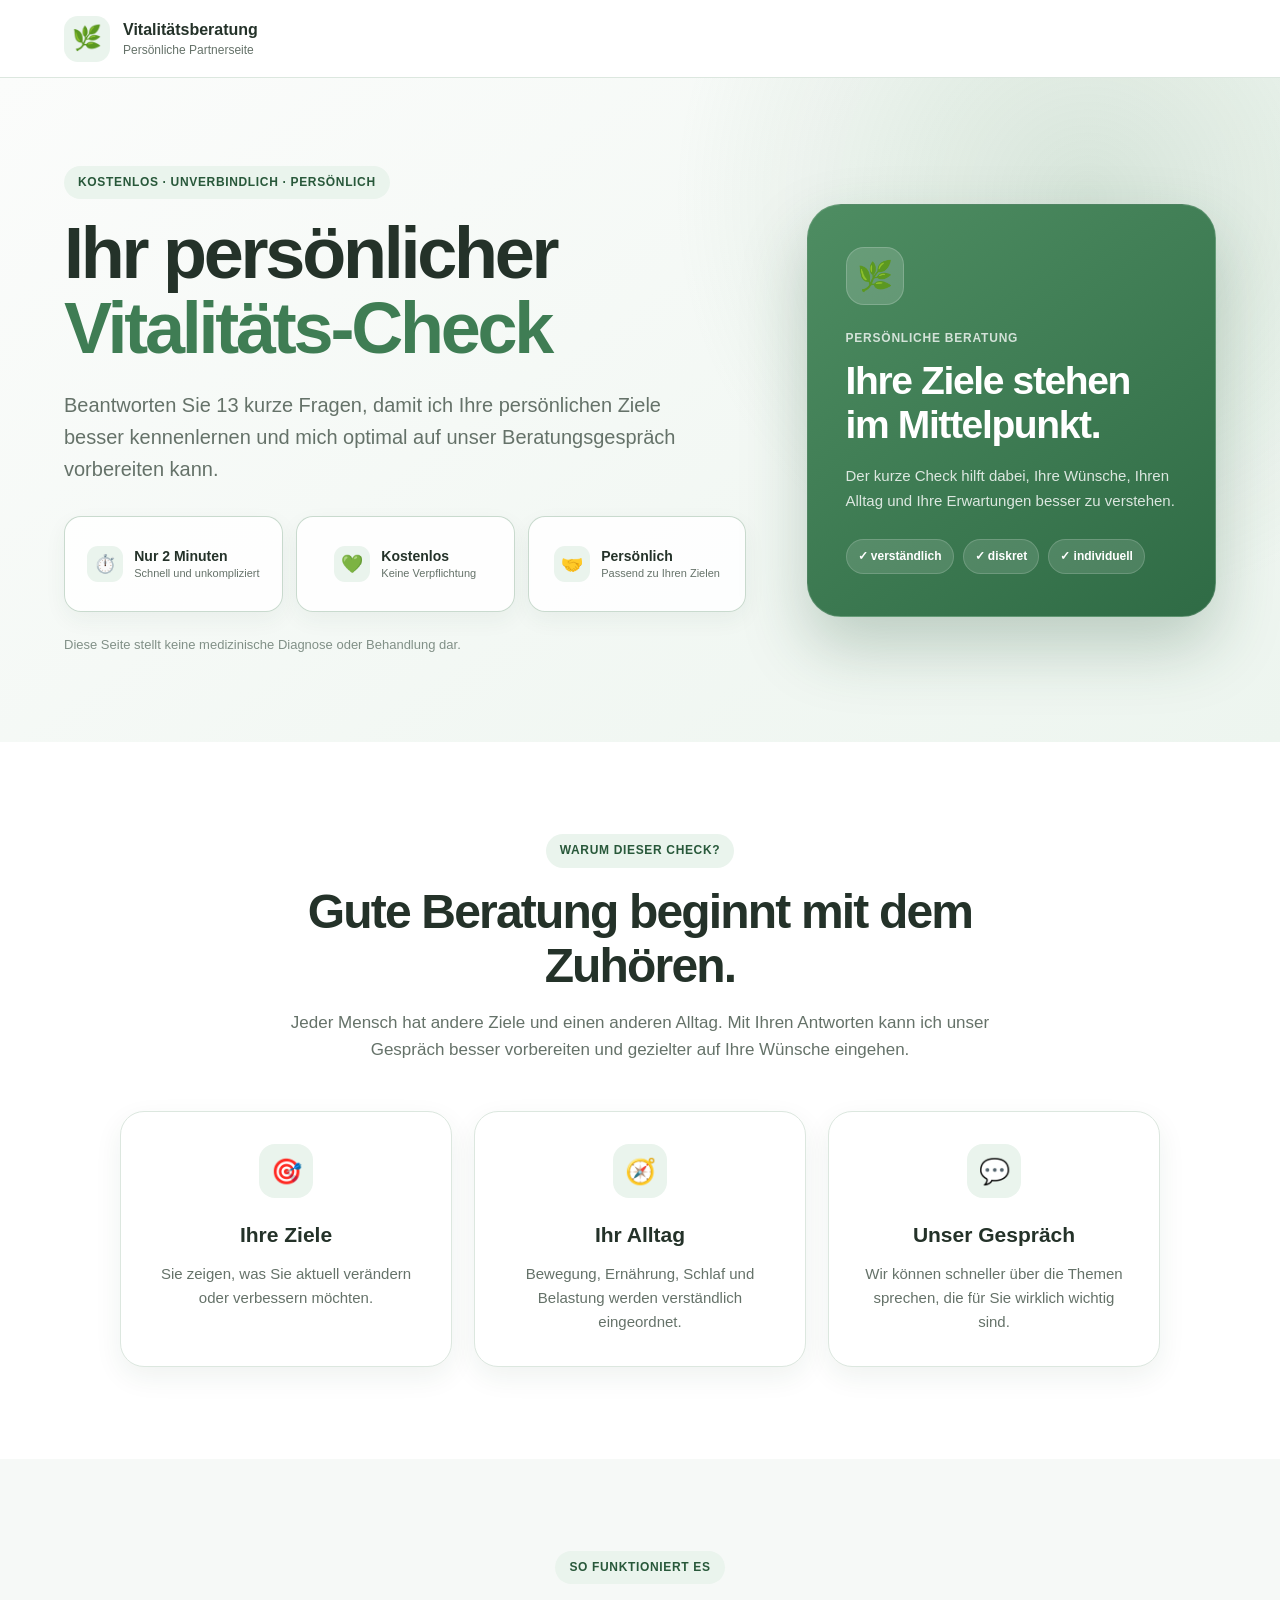
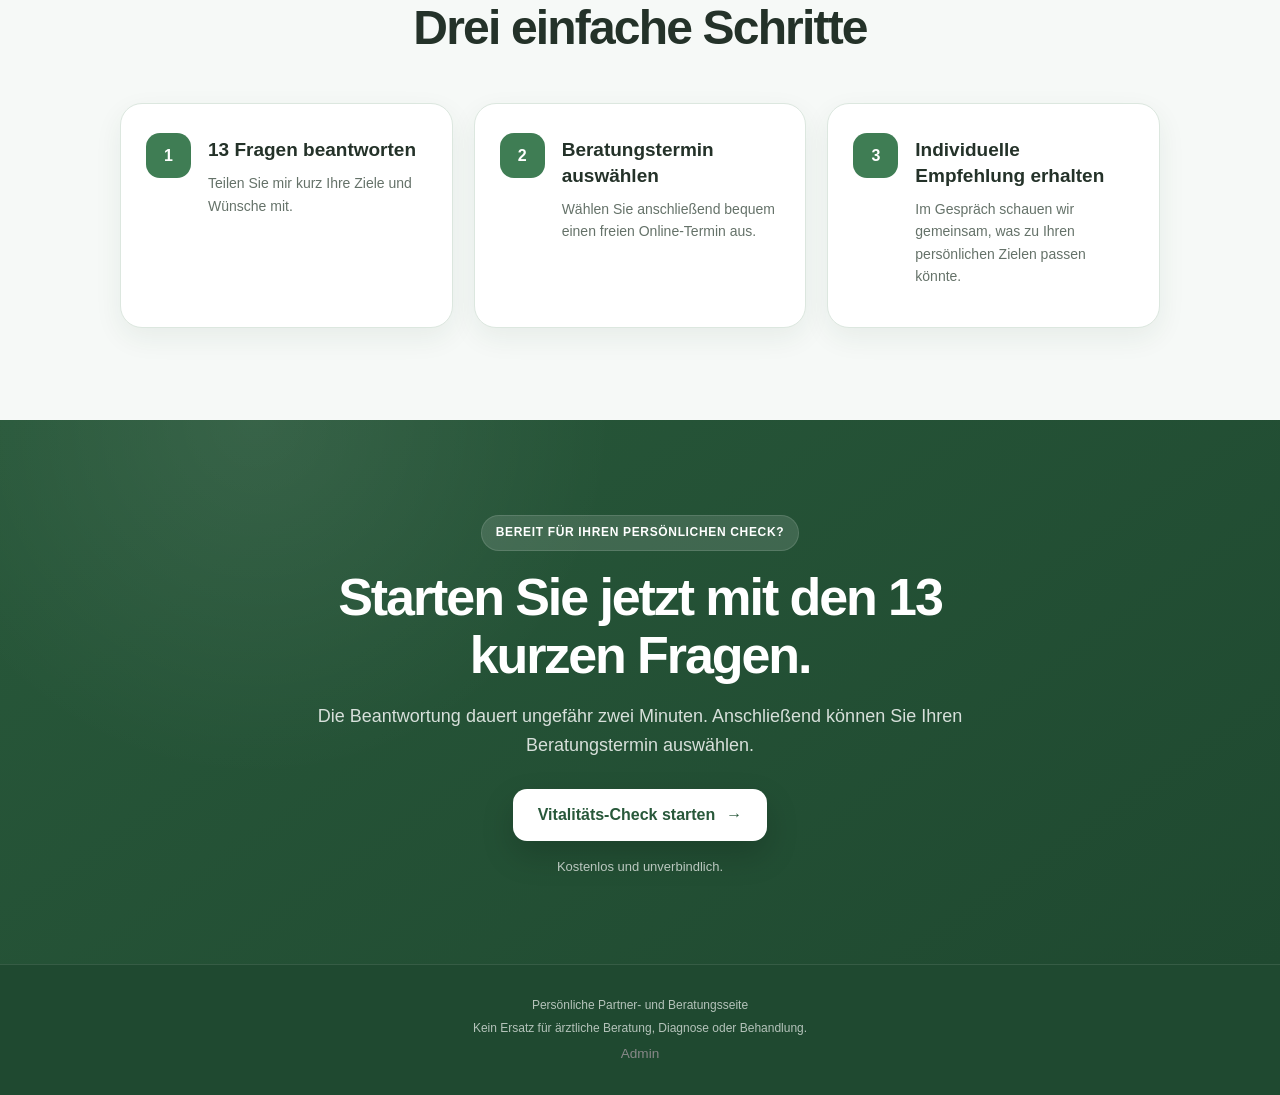
==== commit 7a9f1acc: "Ammeldeseite eingefügt un schutz geprüft" ====
--- a/index.html
+++ b/index.html
@@ -287,15 +287,21 @@
 
     <footer class="footer">
 
-        <p>
-            Persönliche Partner- und Beratungsseite
-        </p>
-
-        <p>
-            Kein Ersatz für ärztliche Beratung, Diagnose oder Behandlung.
-        </p>
-
-    </footer>
+    <p>
+        Persönliche Partner- und Beratungsseite
+    </p>
+
+    <p>
+        Kein Ersatz für ärztliche Beratung, Diagnose oder Behandlung.
+    </p>
+
+    <p>
+        <a href="admin.html" class="admin-link">
+            Admin
+        </a>
+    </p>
+
+</footer>
 
 </body>
 </html>
--- a/css/style.css
+++ b/css/style.css
@@ -2136,4 +2136,167 @@
     .booking-thank-you .primary-button {
         width: 100%;
     }
+}
+.admin-page {
+    min-height: 100vh;
+    padding: 40px 20px;
+    background: #f4f7f5;
+}
+
+.admin-card {
+    max-width: 1400px;
+    margin: 0 auto;
+    padding: 32px;
+    background: #ffffff;
+    border-radius: 16px;
+    box-shadow: 0 12px 35px rgba(0, 0, 0, 0.08);
+}
+
+.admin-header h1 {
+    margin: 0 0 8px;
+}
+
+.admin-header p {
+    margin: 0;
+}
+
+.admin-toolbar {
+    display: flex;
+    gap: 16px;
+    align-items: center;
+    margin: 28px 0 20px;
+    flex-wrap: wrap;
+}
+
+.admin-toolbar input,
+.admin-toolbar select {
+    padding: 12px 14px;
+    border: 1px solid #cfd8d3;
+    border-radius: 8px;
+    font-size: 1rem;
+}
+
+.admin-toolbar input {
+    flex: 1;
+    min-width: 280px;
+}
+
+.admin-toolbar select {
+    min-width: 220px;
+}
+
+.admin-table-wrapper {
+    width: 100%;
+    overflow-x: auto;
+}
+
+#checksTable {
+    width: 100%;
+    border-collapse: collapse;
+}
+
+#checksTable th,
+#checksTable td {
+    padding: 14px 12px;
+    text-align: left;
+    border-bottom: 1px solid #e4e9e6;
+    white-space: nowrap;
+}
+
+#checksTable th:first-child,
+#checksTable td:first-child {
+    padding-left: 0;
+}
+
+#checksTable th {
+    font-weight: 700;
+    background: #f7f9f8;
+}
+
+#checksTable button,
+#checksTable select {
+    padding: 9px 12px;
+    border: 1px solid #cfd8d3;
+    border-radius: 7px;
+    font: inherit;
+}
+
+#checksTable button {
+    cursor: pointer;
+}
+.status-dot {
+    display: inline-block;
+    width: 12px;
+    height: 12px;
+    border-radius: 50%;
+}
+
+.status-neu {
+    background: #3498db;
+}
+
+.status-beratung-erfolgt {
+    background: #f39c12;
+}
+
+.status-kunde-geworden {
+    background: #27ae60;
+}
+
+.status-kein-interesse {
+    background: #e74c3c;
+}
+.stats-grid {
+    display: grid;
+    grid-template-columns: repeat(4, 1fr);
+    gap: 20px;
+    margin: 30px 0;
+}
+
+.stat-card {
+    background: #f7f9f8;
+    border: 1px solid #e4e9e6;
+    border-radius: 10px;
+    padding: 14px 18px;
+}
+
+.stat-label {
+    display: block;
+    color: #666;
+    font-size: 0.85rem;
+    margin-bottom: 6px;
+}
+
+.stat-card h2 {
+    margin: 0;
+    font-size: 1.7rem;
+    line-height: 1;
+}
+
+@media (max-width: 900px) {
+    .stats-grid {
+        grid-template-columns: repeat(2, 1fr);
+    }
+}
+
+@media (max-width: 600px) {
+    .stats-grid {
+        grid-template-columns: 1fr;
+    }
+}
+.table-info {
+    display: block;
+    padding: 10px 0;
+    font-size: 14px;
+    color: #6b7280;
+}
+.admin-link {
+    color: #888;
+    text-decoration: none;
+    font-size: 0.85rem;
+    transition: color 0.2s ease;
+}
+
+.admin-link:hover {
+    color: #2d6a4f;
 }
